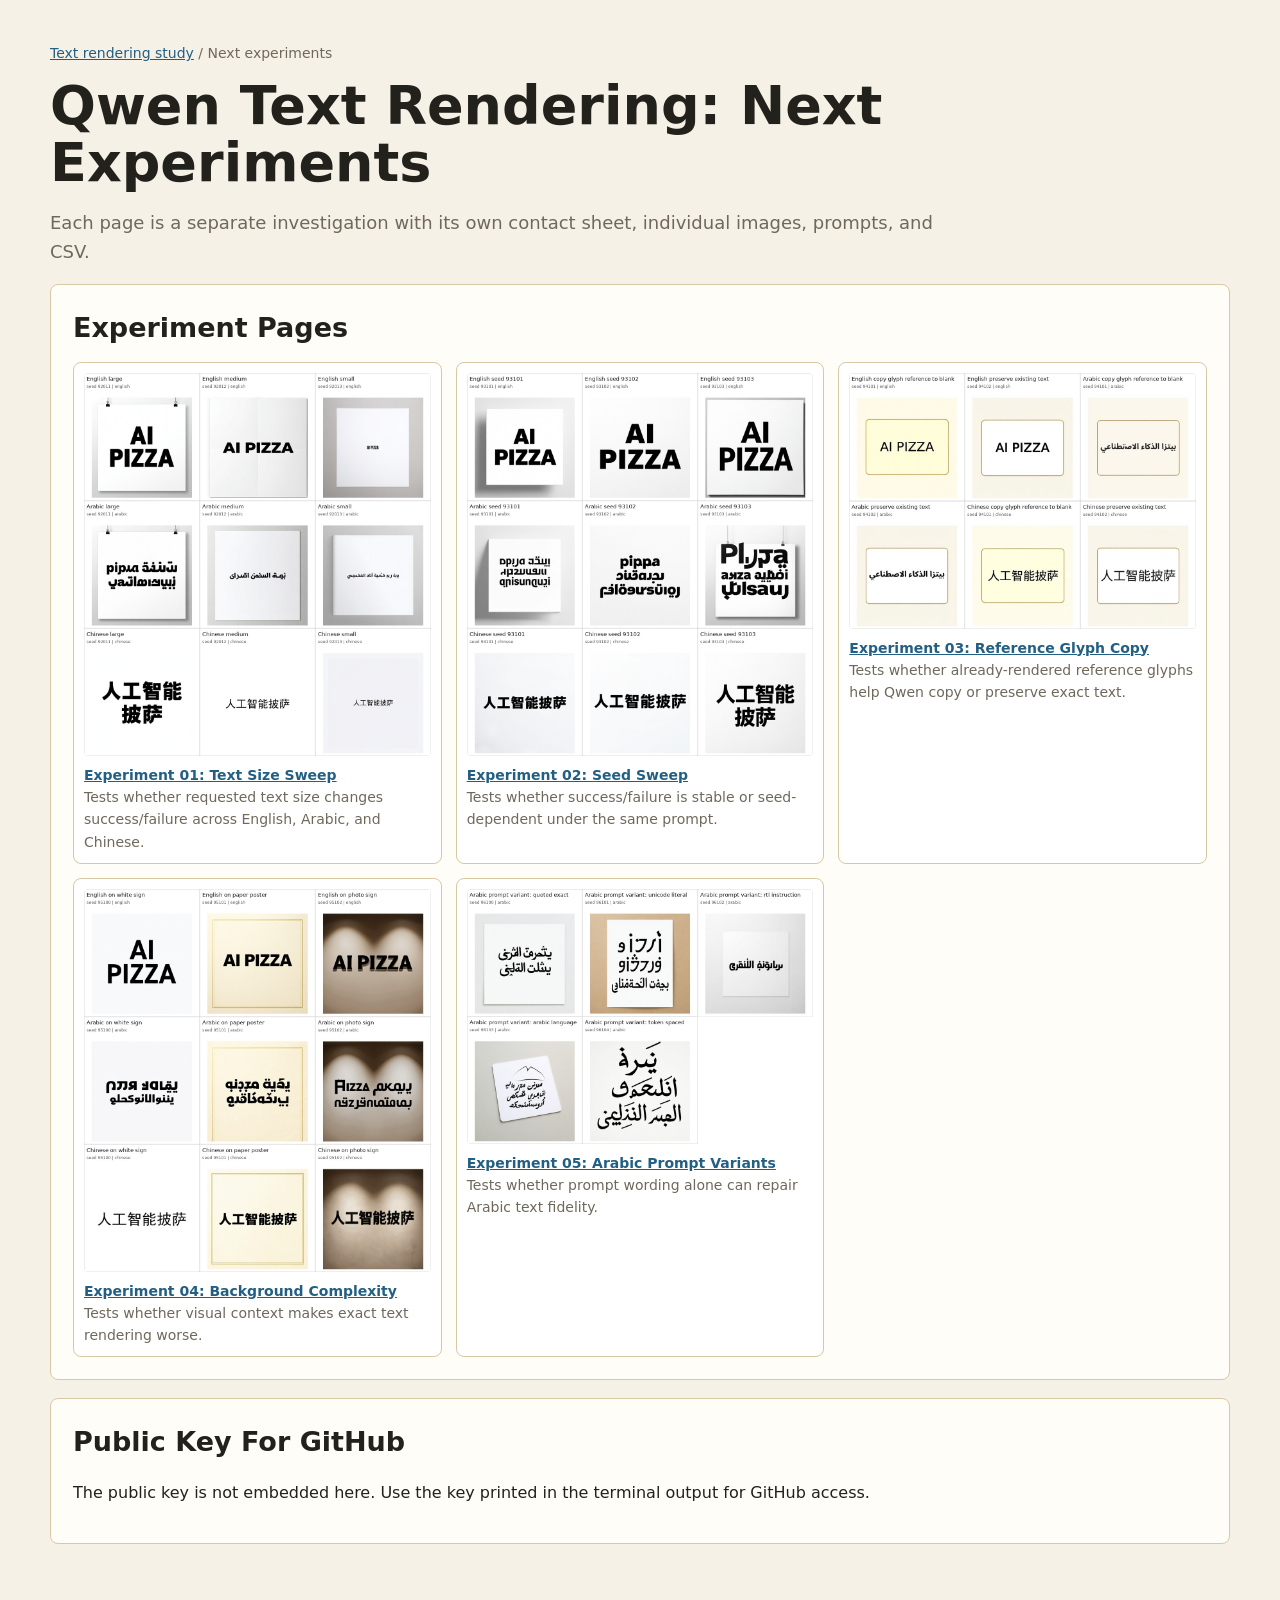
==== research_pages/qwen_text_failure/experiments/index.html @ 7b44bd1d "Add Qwen text rendering study" ====
<!doctype html>
<html lang="en">
<head>
  <meta charset="utf-8">
  <meta name="viewport" content="width=device-width, initial-scale=1">
  <title>Qwen Text Rendering Next Experiments</title>
  <link rel="stylesheet" href="../shared.css">
</head>
<body>
<main>
  <p class="breadcrumb"><a href="../">Text rendering study</a> / Next experiments</p>

        <h1>Qwen Text Rendering: Next Experiments</h1>
        <p class="lead">Each page is a separate investigation with its own contact sheet, individual images, prompts, and CSV.</p>
        <section><h2>Experiment Pages</h2><div class="grid"><div class="card"><img src="../assets/next_experiments/exp_01_size_sweep/exp_01_size_sweep_contact_sheet.jpg" alt="Experiment 01: Text Size Sweep"><div class="caption"><a href="exp_01_size_sweep.html"><strong>Experiment 01: Text Size Sweep</strong></a><br>Tests whether requested text size changes success/failure across English, Arabic, and Chinese.</div></div>
<div class="card"><img src="../assets/next_experiments/exp_02_seed_sweep/exp_02_seed_sweep_contact_sheet.jpg" alt="Experiment 02: Seed Sweep"><div class="caption"><a href="exp_02_seed_sweep.html"><strong>Experiment 02: Seed Sweep</strong></a><br>Tests whether success/failure is stable or seed-dependent under the same prompt.</div></div>
<div class="card"><img src="../assets/next_experiments/exp_03_reference_glyph_copy/exp_03_reference_glyph_copy_contact_sheet.jpg" alt="Experiment 03: Reference Glyph Copy"><div class="caption"><a href="exp_03_reference_glyph_copy.html"><strong>Experiment 03: Reference Glyph Copy</strong></a><br>Tests whether already-rendered reference glyphs help Qwen copy or preserve exact text.</div></div>
<div class="card"><img src="../assets/next_experiments/exp_04_background_complexity/exp_04_background_complexity_contact_sheet.jpg" alt="Experiment 04: Background Complexity"><div class="caption"><a href="exp_04_background_complexity.html"><strong>Experiment 04: Background Complexity</strong></a><br>Tests whether visual context makes exact text rendering worse.</div></div>
<div class="card"><img src="../assets/next_experiments/exp_05_arabic_prompt_variants/exp_05_arabic_prompt_variants_contact_sheet.jpg" alt="Experiment 05: Arabic Prompt Variants"><div class="caption"><a href="exp_05_arabic_prompt_variants.html"><strong>Experiment 05: Arabic Prompt Variants</strong></a><br>Tests whether prompt wording alone can repair Arabic text fidelity.</div></div></div></section>
        <section><h2>Public Key For GitHub</h2><p>The public key is not embedded here. Use the key printed in the terminal output for GitHub access.</p></section>

</main>
</body>
</html>
---- research_pages/qwen_text_failure/shared.css ----
@font-face{font-family:NotoArabicLocal;src:url('../../assets/fonts/NotoSansArabic-Regular.ttf')}@font-face{font-family:NotoCJKLocal;src:url('../../assets/fonts/NotoSansCJKsc-Regular.otf')}*{box-sizing:border-box}body{margin:0;background:#f6f1e7;color:#23211c;font-family:Inter,ui-sans-serif,system-ui,-apple-system,BlinkMacSystemFont,"Segoe UI",sans-serif;line-height:1.58}main{width:min(1180px,calc(100vw - 28px));margin:0 auto;padding:28px 0 64px}section{background:#fffdf8;border:1px solid #d8c8a4;border-radius:8px;padding:22px;margin:18px 0}h1{font-size:clamp(32px,5vw,54px);line-height:1.05;margin:0 0 12px}h2{font-size:27px;margin:0 0 12px}.lead{font-size:18px;max-width:900px;color:#6f685b}.breadcrumb{font-size:14px;color:#6f685b}a{color:#225f83}.note{border-left:4px solid #b53a31;background:#fff3ee;padding:13px 15px;color:#23211c}.grid{display:grid;grid-template-columns:repeat(3,minmax(0,1fr));gap:14px}.card{background:white;border:1px solid #d8c8a4;border-radius:8px;padding:10px}.card img{width:100%;display:block;border-radius:4px}.caption{font-size:14px;color:#6f685b;margin-top:8px}.rtl{direction:rtl;font-family:NotoArabicLocal,system-ui,sans-serif}.cjk{font-family:NotoCJKLocal,system-ui,sans-serif}table{width:100%;border-collapse:collapse;margin-top:12px;background:white;font-size:14px}td,th{border:1px solid #e2d6bd;padding:8px 10px;text-align:left;vertical-align:top}th{background:#f1e8d7}.sheet{background:white;border:1px solid #d8c8a4;border-radius:8px;padding:10px}.sheet img{width:100%;display:block}@media(max-width:900px){.grid{grid-template-columns:1fr}section{padding:16px}}
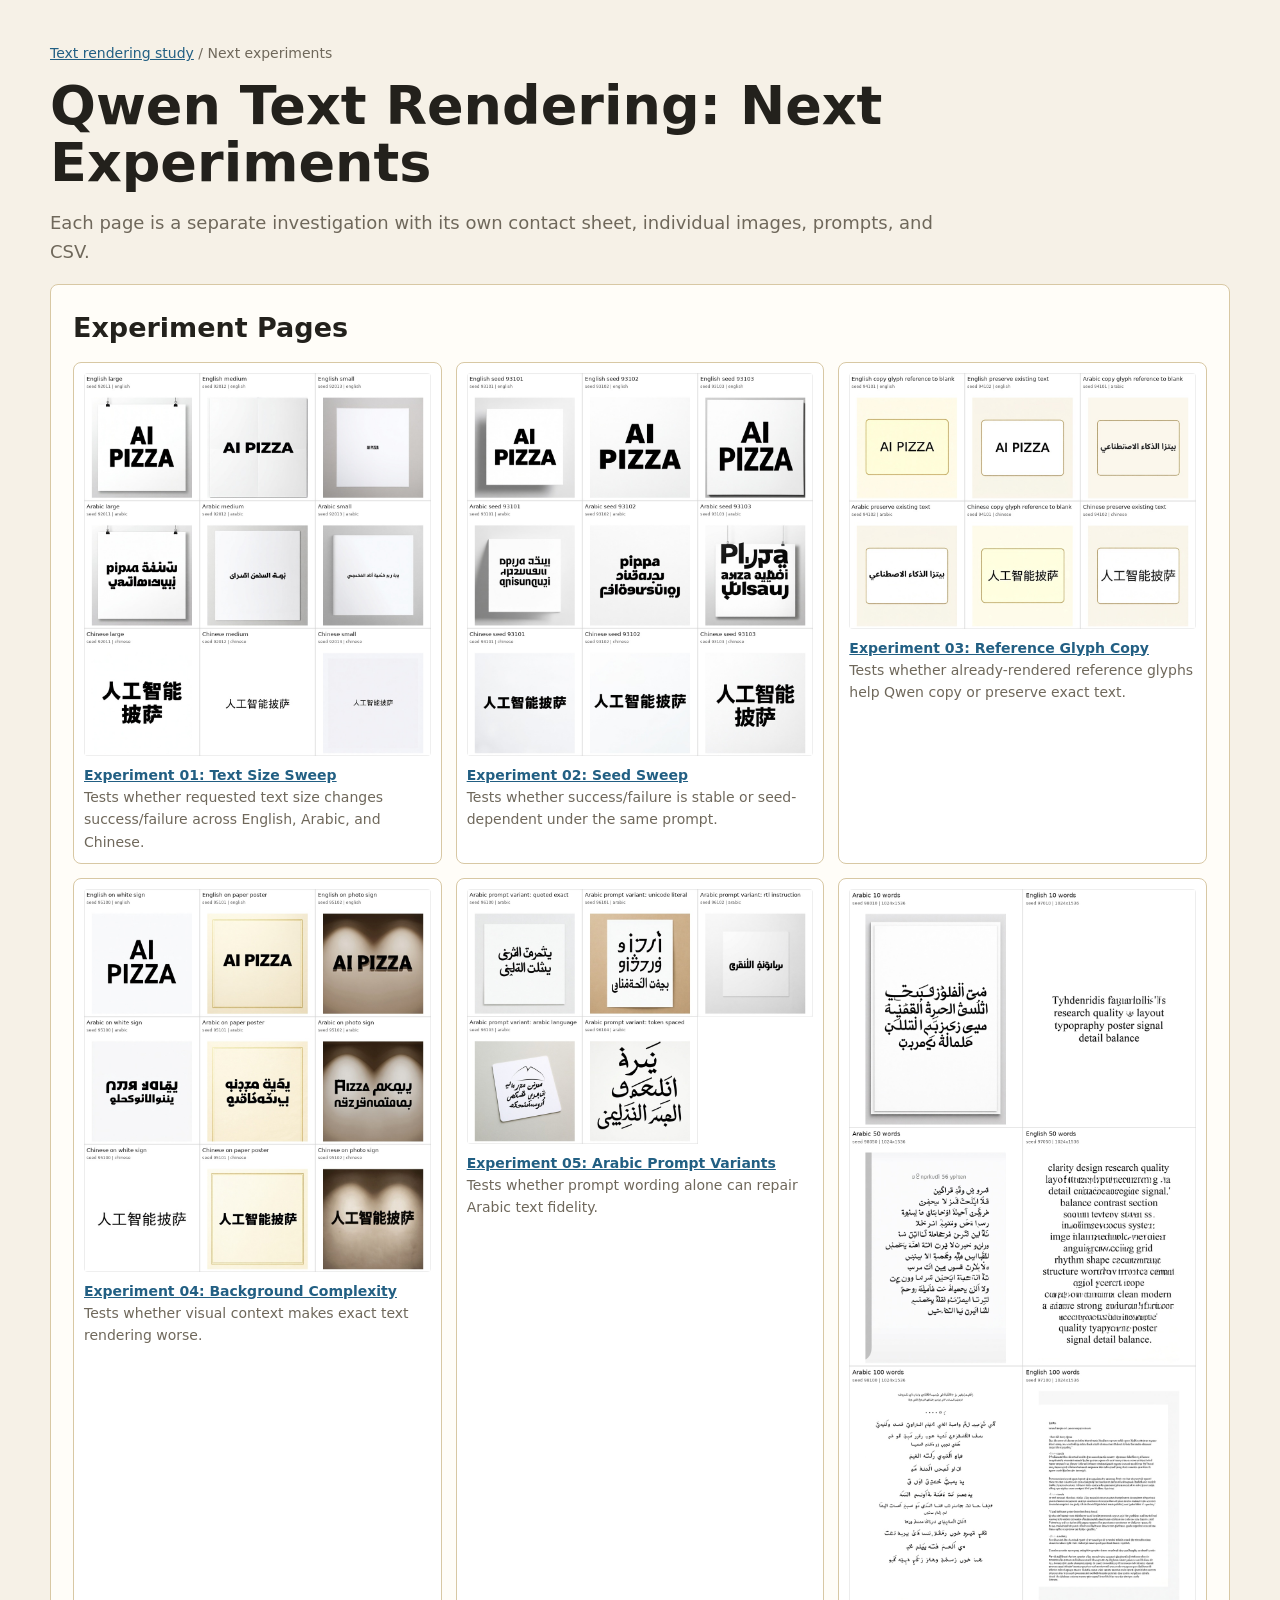
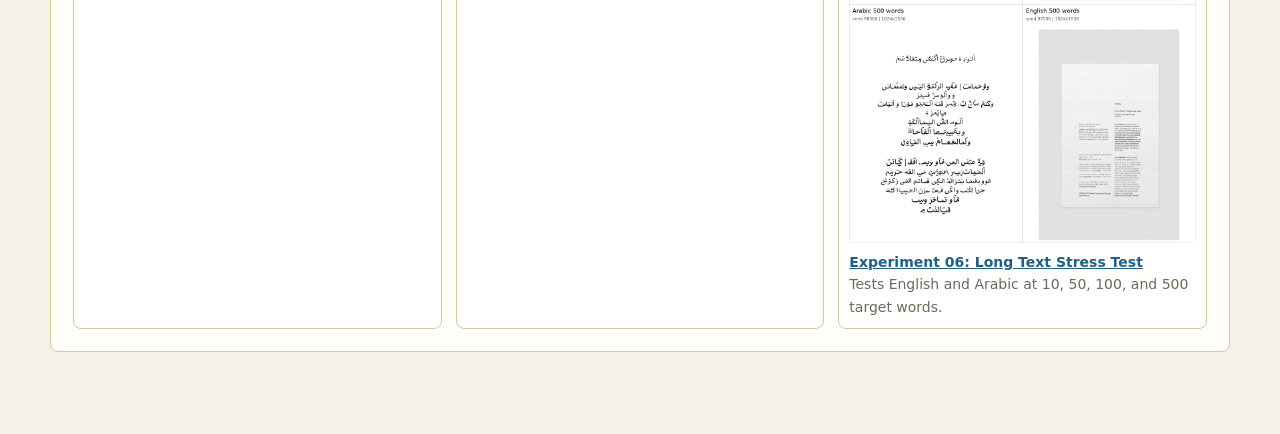
==== commit fb74f53f: "Add long text rendering stress test" ====
--- a/research_pages/qwen_text_failure/experiments/index.html
+++ b/research_pages/qwen_text_failure/experiments/index.html
@@ -1,3 +1,4 @@
+
 <!doctype html>
 <html lang="en">
 <head>
@@ -9,16 +10,14 @@
 <body>
 <main>
   <p class="breadcrumb"><a href="../">Text rendering study</a> / Next experiments</p>
-
-        <h1>Qwen Text Rendering: Next Experiments</h1>
-        <p class="lead">Each page is a separate investigation with its own contact sheet, individual images, prompts, and CSV.</p>
-        <section><h2>Experiment Pages</h2><div class="grid"><div class="card"><img src="../assets/next_experiments/exp_01_size_sweep/exp_01_size_sweep_contact_sheet.jpg" alt="Experiment 01: Text Size Sweep"><div class="caption"><a href="exp_01_size_sweep.html"><strong>Experiment 01: Text Size Sweep</strong></a><br>Tests whether requested text size changes success/failure across English, Arabic, and Chinese.</div></div>
+  <h1>Qwen Text Rendering: Next Experiments</h1>
+  <p class="lead">Each page is a separate investigation with its own contact sheet, individual images, prompts, and CSV.</p>
+  <section><h2>Experiment Pages</h2><div class="grid"><div class="card"><img src="../assets/next_experiments/exp_01_size_sweep/exp_01_size_sweep_contact_sheet.jpg" alt="Experiment 01: Text Size Sweep"><div class="caption"><a href="exp_01_size_sweep.html"><strong>Experiment 01: Text Size Sweep</strong></a><br>Tests whether requested text size changes success/failure across English, Arabic, and Chinese.</div></div>
 <div class="card"><img src="../assets/next_experiments/exp_02_seed_sweep/exp_02_seed_sweep_contact_sheet.jpg" alt="Experiment 02: Seed Sweep"><div class="caption"><a href="exp_02_seed_sweep.html"><strong>Experiment 02: Seed Sweep</strong></a><br>Tests whether success/failure is stable or seed-dependent under the same prompt.</div></div>
 <div class="card"><img src="../assets/next_experiments/exp_03_reference_glyph_copy/exp_03_reference_glyph_copy_contact_sheet.jpg" alt="Experiment 03: Reference Glyph Copy"><div class="caption"><a href="exp_03_reference_glyph_copy.html"><strong>Experiment 03: Reference Glyph Copy</strong></a><br>Tests whether already-rendered reference glyphs help Qwen copy or preserve exact text.</div></div>
 <div class="card"><img src="../assets/next_experiments/exp_04_background_complexity/exp_04_background_complexity_contact_sheet.jpg" alt="Experiment 04: Background Complexity"><div class="caption"><a href="exp_04_background_complexity.html"><strong>Experiment 04: Background Complexity</strong></a><br>Tests whether visual context makes exact text rendering worse.</div></div>
-<div class="card"><img src="../assets/next_experiments/exp_05_arabic_prompt_variants/exp_05_arabic_prompt_variants_contact_sheet.jpg" alt="Experiment 05: Arabic Prompt Variants"><div class="caption"><a href="exp_05_arabic_prompt_variants.html"><strong>Experiment 05: Arabic Prompt Variants</strong></a><br>Tests whether prompt wording alone can repair Arabic text fidelity.</div></div></div></section>
-        <section><h2>Public Key For GitHub</h2><p>The public key is not embedded here. Use the key printed in the terminal output for GitHub access.</p></section>
-
+<div class="card"><img src="../assets/next_experiments/exp_05_arabic_prompt_variants/exp_05_arabic_prompt_variants_contact_sheet.jpg" alt="Experiment 05: Arabic Prompt Variants"><div class="caption"><a href="exp_05_arabic_prompt_variants.html"><strong>Experiment 05: Arabic Prompt Variants</strong></a><br>Tests whether prompt wording alone can repair Arabic text fidelity.</div></div>
+<div class="card"><img src="../assets/next_experiments/exp_06_long_text_stress/exp_06_long_text_stress_contact_sheet.jpg" alt="Experiment 06: Long Text Stress Test"><div class="caption"><a href="exp_06_long_text_stress.html"><strong>Experiment 06: Long Text Stress Test</strong></a><br>Tests English and Arabic at 10, 50, 100, and 500 target words.</div></div></div></section>
 </main>
 </body>
 </html>
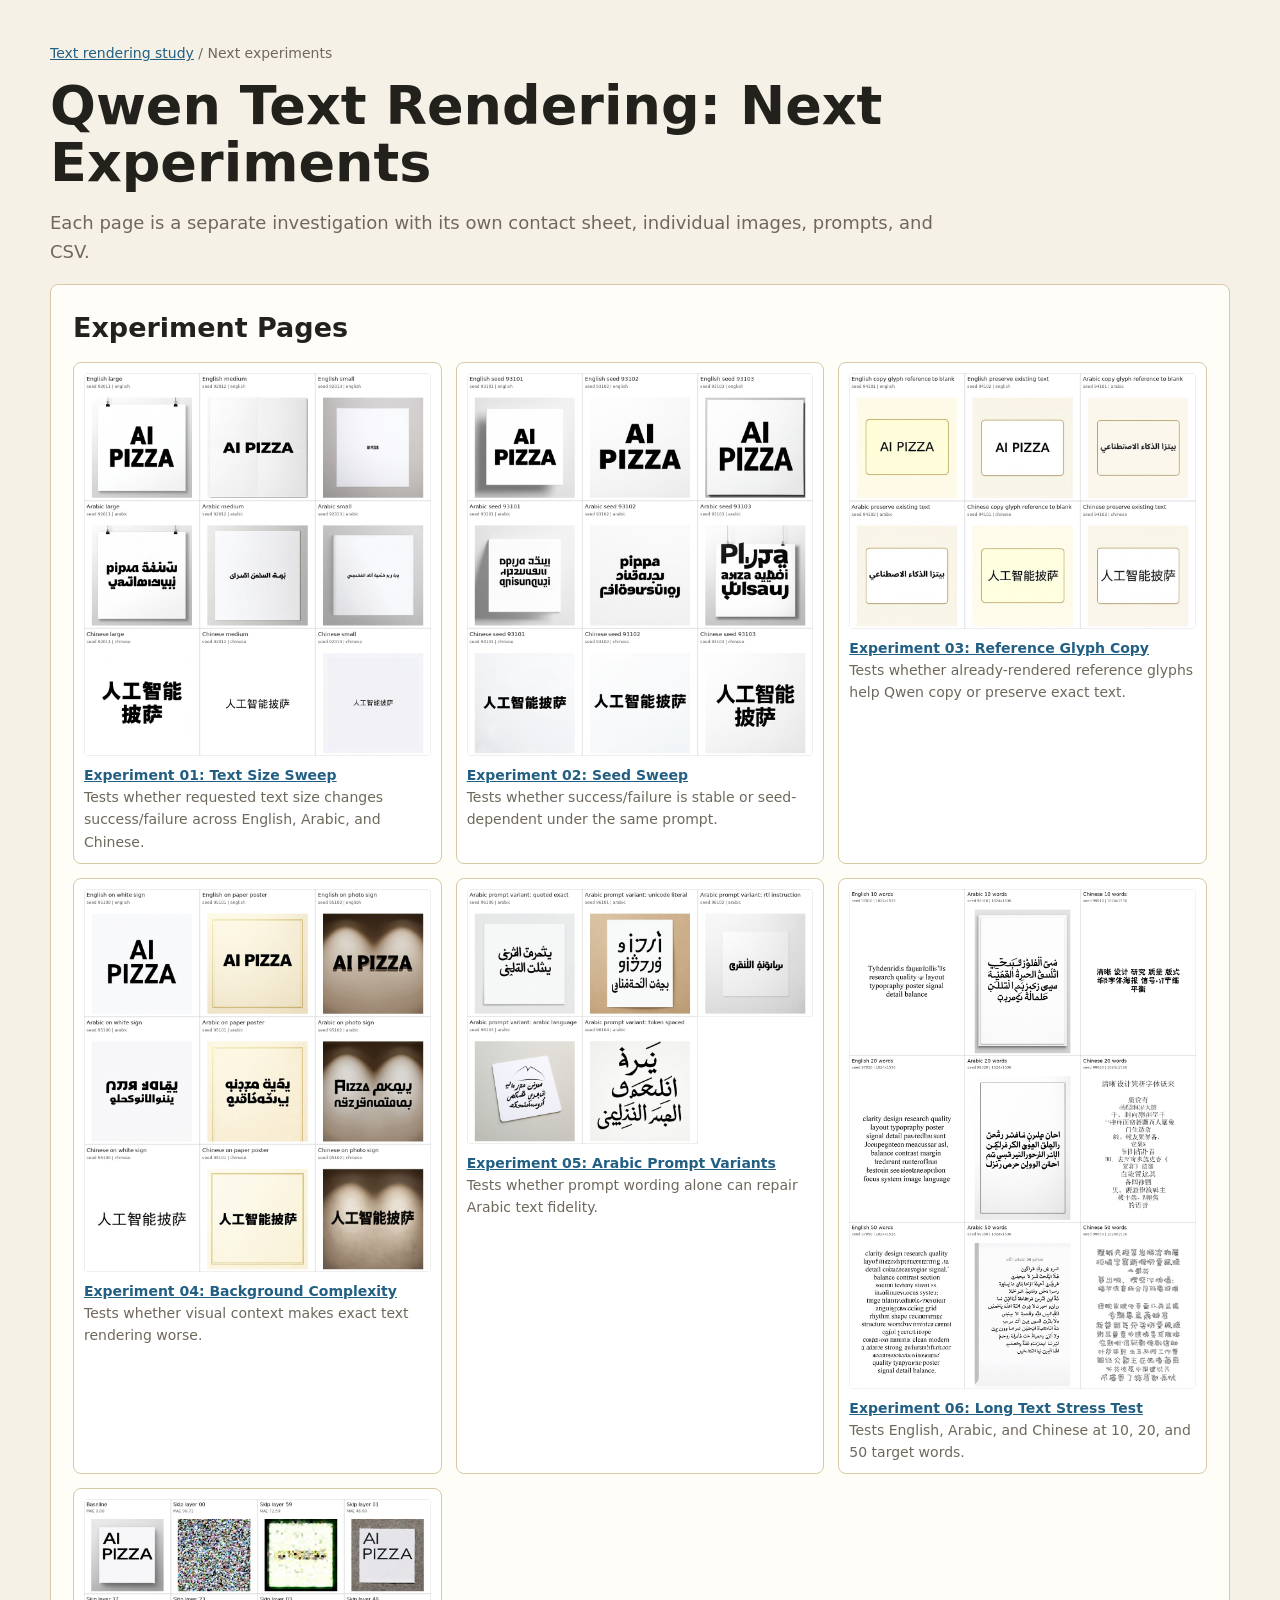
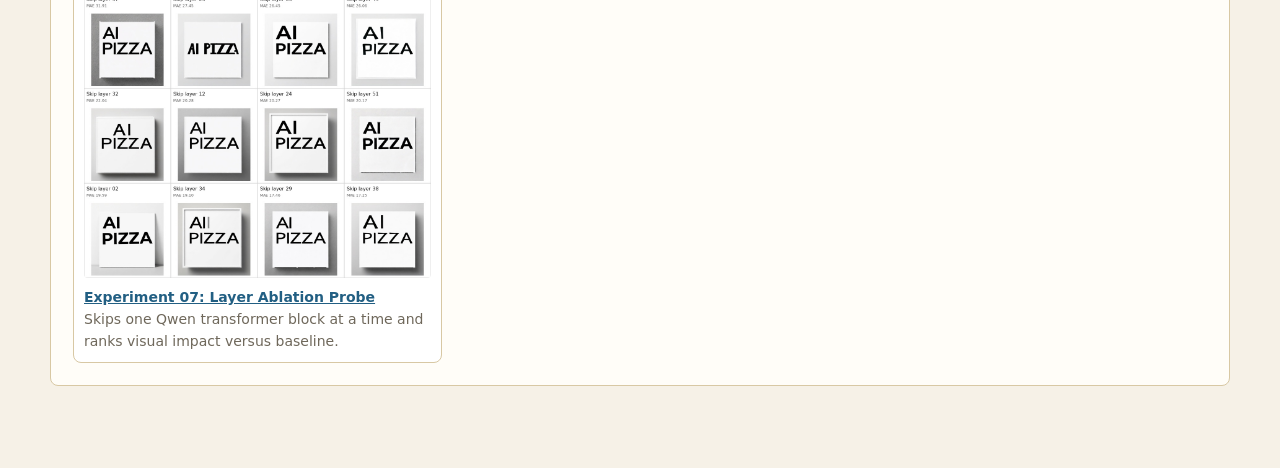
==== commit 6b95e348: "Revise text stress tests and add layer ablation probe" ====
--- a/research_pages/qwen_text_failure/experiments/index.html
+++ b/research_pages/qwen_text_failure/experiments/index.html
@@ -17,7 +17,8 @@
 <div class="card"><img src="../assets/next_experiments/exp_03_reference_glyph_copy/exp_03_reference_glyph_copy_contact_sheet.jpg" alt="Experiment 03: Reference Glyph Copy"><div class="caption"><a href="exp_03_reference_glyph_copy.html"><strong>Experiment 03: Reference Glyph Copy</strong></a><br>Tests whether already-rendered reference glyphs help Qwen copy or preserve exact text.</div></div>
 <div class="card"><img src="../assets/next_experiments/exp_04_background_complexity/exp_04_background_complexity_contact_sheet.jpg" alt="Experiment 04: Background Complexity"><div class="caption"><a href="exp_04_background_complexity.html"><strong>Experiment 04: Background Complexity</strong></a><br>Tests whether visual context makes exact text rendering worse.</div></div>
 <div class="card"><img src="../assets/next_experiments/exp_05_arabic_prompt_variants/exp_05_arabic_prompt_variants_contact_sheet.jpg" alt="Experiment 05: Arabic Prompt Variants"><div class="caption"><a href="exp_05_arabic_prompt_variants.html"><strong>Experiment 05: Arabic Prompt Variants</strong></a><br>Tests whether prompt wording alone can repair Arabic text fidelity.</div></div>
-<div class="card"><img src="../assets/next_experiments/exp_06_long_text_stress/exp_06_long_text_stress_contact_sheet.jpg" alt="Experiment 06: Long Text Stress Test"><div class="caption"><a href="exp_06_long_text_stress.html"><strong>Experiment 06: Long Text Stress Test</strong></a><br>Tests English and Arabic at 10, 50, 100, and 500 target words.</div></div></div></section>
+<div class="card"><img src="../assets/next_experiments/exp_06_long_text_stress/exp_06_long_text_stress_contact_sheet.jpg" alt="Experiment 06: Long Text Stress Test"><div class="caption"><a href="exp_06_long_text_stress.html"><strong>Experiment 06: Long Text Stress Test</strong></a><br>Tests English, Arabic, and Chinese at 10, 20, and 50 target words.</div></div>
+<div class="card"><img src="../assets/next_experiments/exp_07_layer_ablation/exp_07_layer_ablation_top_contact_sheet.jpg" alt="Experiment 07: Layer Ablation Probe"><div class="caption"><a href="exp_07_layer_ablation.html"><strong>Experiment 07: Layer Ablation Probe</strong></a><br>Skips one Qwen transformer block at a time and ranks visual impact versus baseline.</div></div></div></section>
 </main>
 </body>
 </html>
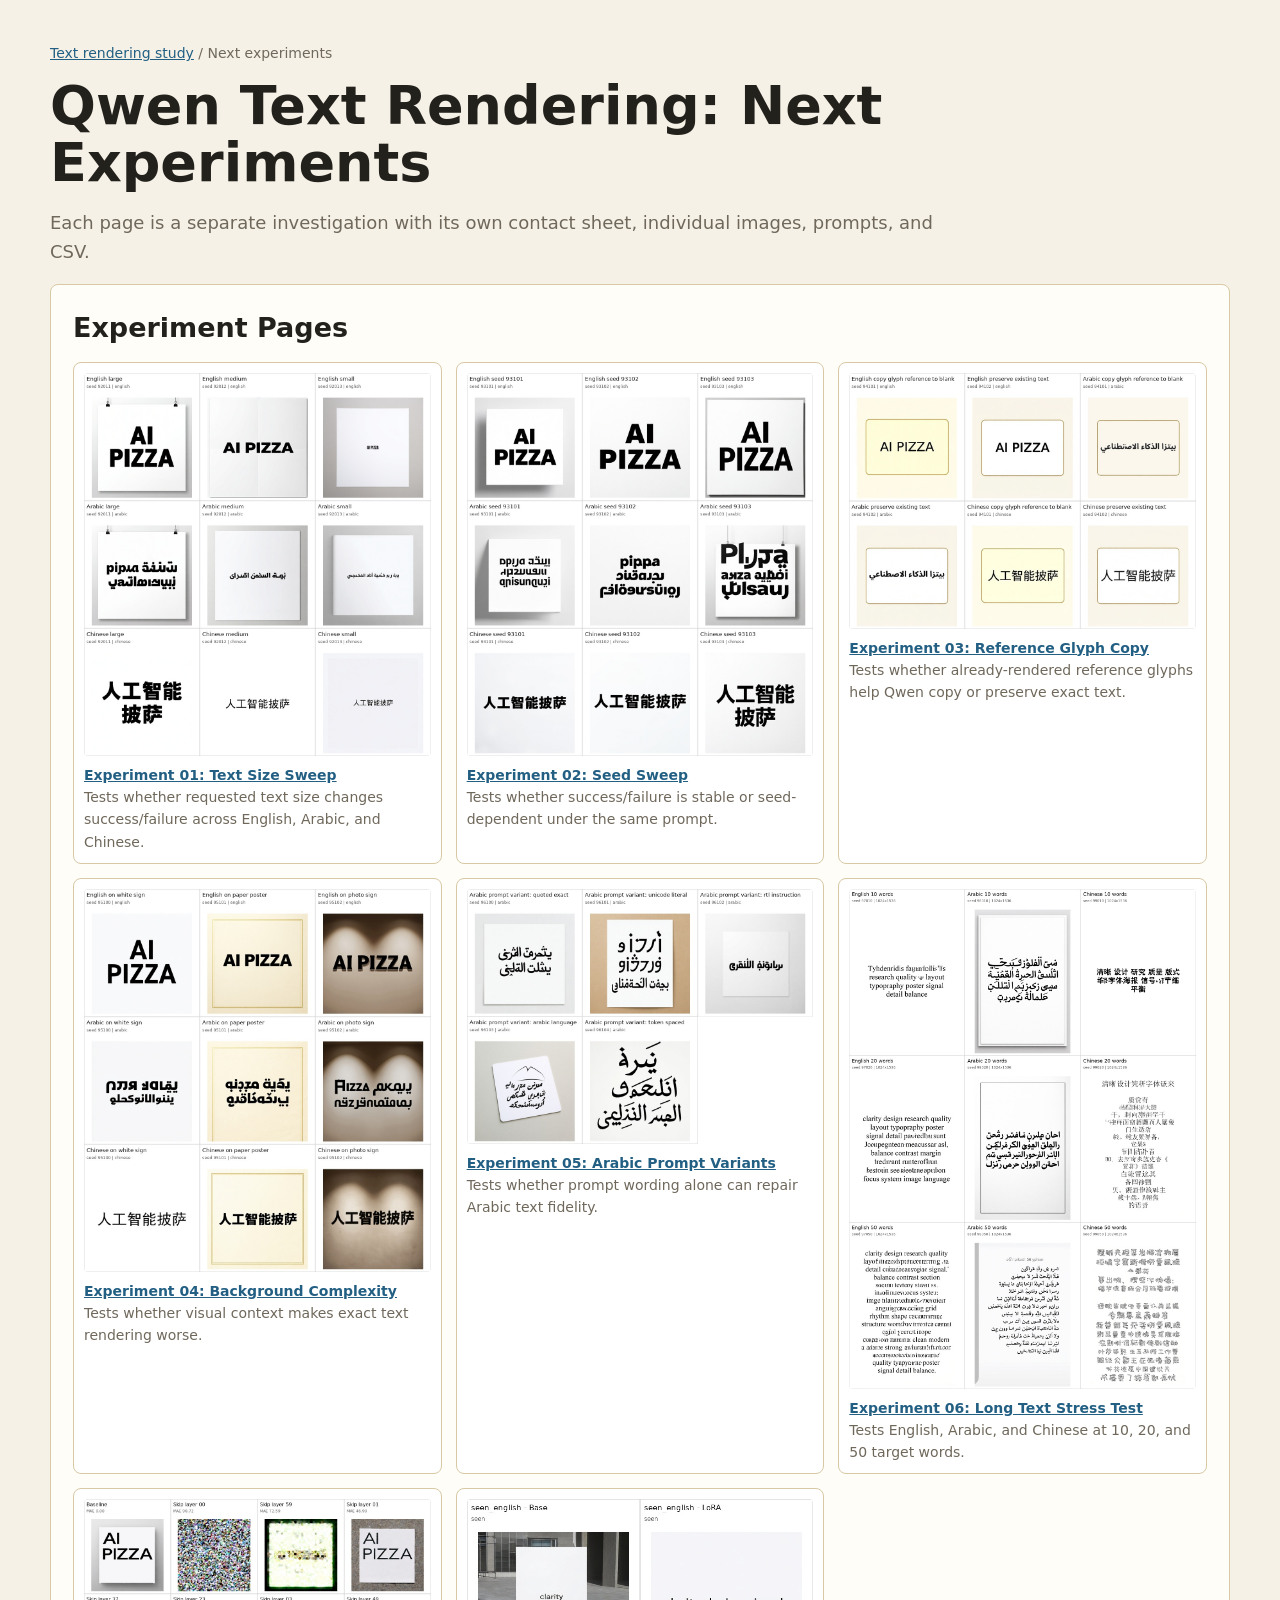
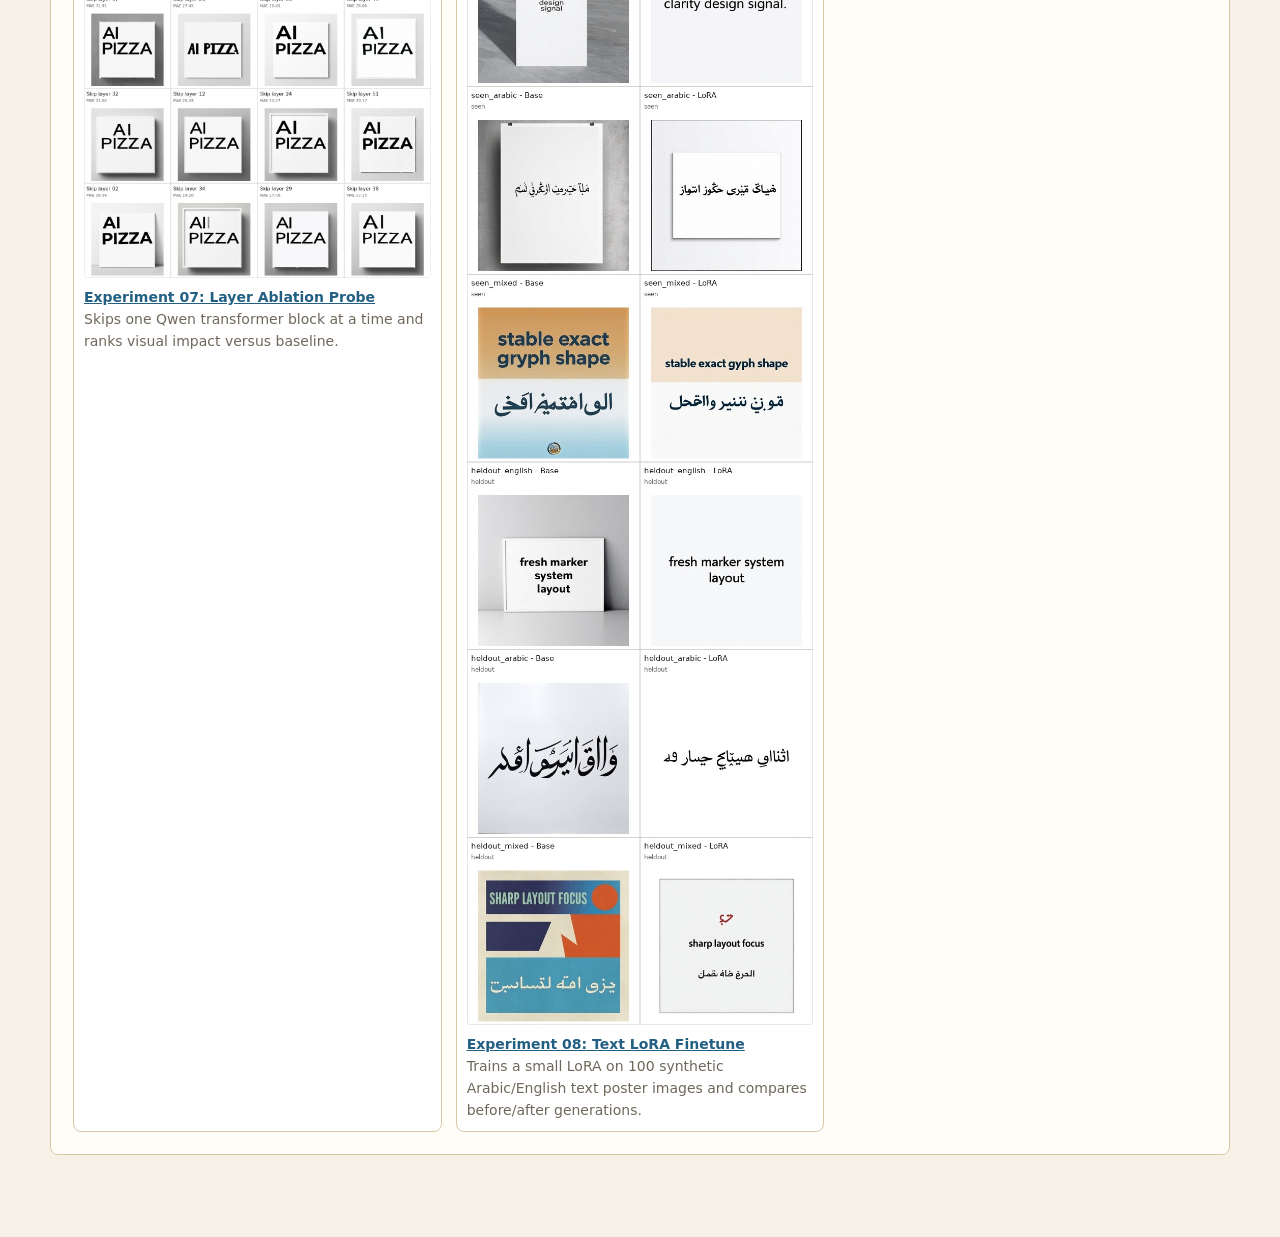
==== commit 2e09e7b7: "Add Qwen text LoRA finetune experiment" ====
--- a/research_pages/qwen_text_failure/experiments/index.html
+++ b/research_pages/qwen_text_failure/experiments/index.html
@@ -18,7 +18,8 @@
 <div class="card"><img src="../assets/next_experiments/exp_04_background_complexity/exp_04_background_complexity_contact_sheet.jpg" alt="Experiment 04: Background Complexity"><div class="caption"><a href="exp_04_background_complexity.html"><strong>Experiment 04: Background Complexity</strong></a><br>Tests whether visual context makes exact text rendering worse.</div></div>
 <div class="card"><img src="../assets/next_experiments/exp_05_arabic_prompt_variants/exp_05_arabic_prompt_variants_contact_sheet.jpg" alt="Experiment 05: Arabic Prompt Variants"><div class="caption"><a href="exp_05_arabic_prompt_variants.html"><strong>Experiment 05: Arabic Prompt Variants</strong></a><br>Tests whether prompt wording alone can repair Arabic text fidelity.</div></div>
 <div class="card"><img src="../assets/next_experiments/exp_06_long_text_stress/exp_06_long_text_stress_contact_sheet.jpg" alt="Experiment 06: Long Text Stress Test"><div class="caption"><a href="exp_06_long_text_stress.html"><strong>Experiment 06: Long Text Stress Test</strong></a><br>Tests English, Arabic, and Chinese at 10, 20, and 50 target words.</div></div>
-<div class="card"><img src="../assets/next_experiments/exp_07_layer_ablation/exp_07_layer_ablation_top_contact_sheet.jpg" alt="Experiment 07: Layer Ablation Probe"><div class="caption"><a href="exp_07_layer_ablation.html"><strong>Experiment 07: Layer Ablation Probe</strong></a><br>Skips one Qwen transformer block at a time and ranks visual impact versus baseline.</div></div></div></section>
+<div class="card"><img src="../assets/next_experiments/exp_07_layer_ablation/exp_07_layer_ablation_top_contact_sheet.jpg" alt="Experiment 07: Layer Ablation Probe"><div class="caption"><a href="exp_07_layer_ablation.html"><strong>Experiment 07: Layer Ablation Probe</strong></a><br>Skips one Qwen transformer block at a time and ranks visual impact versus baseline.</div></div>
+<div class="card"><img src="../../../qwen_text_lora_finetune/report/assets/before_after_contact_sheet.jpg" alt="Experiment 08: Text LoRA Finetune"><div class="caption"><a href="../../../qwen_text_lora_finetune/report/"><strong>Experiment 08: Text LoRA Finetune</strong></a><br>Trains a small LoRA on 100 synthetic Arabic/English text poster images and compares before/after generations.</div></div></div></section>
 </main>
 </body>
 </html>
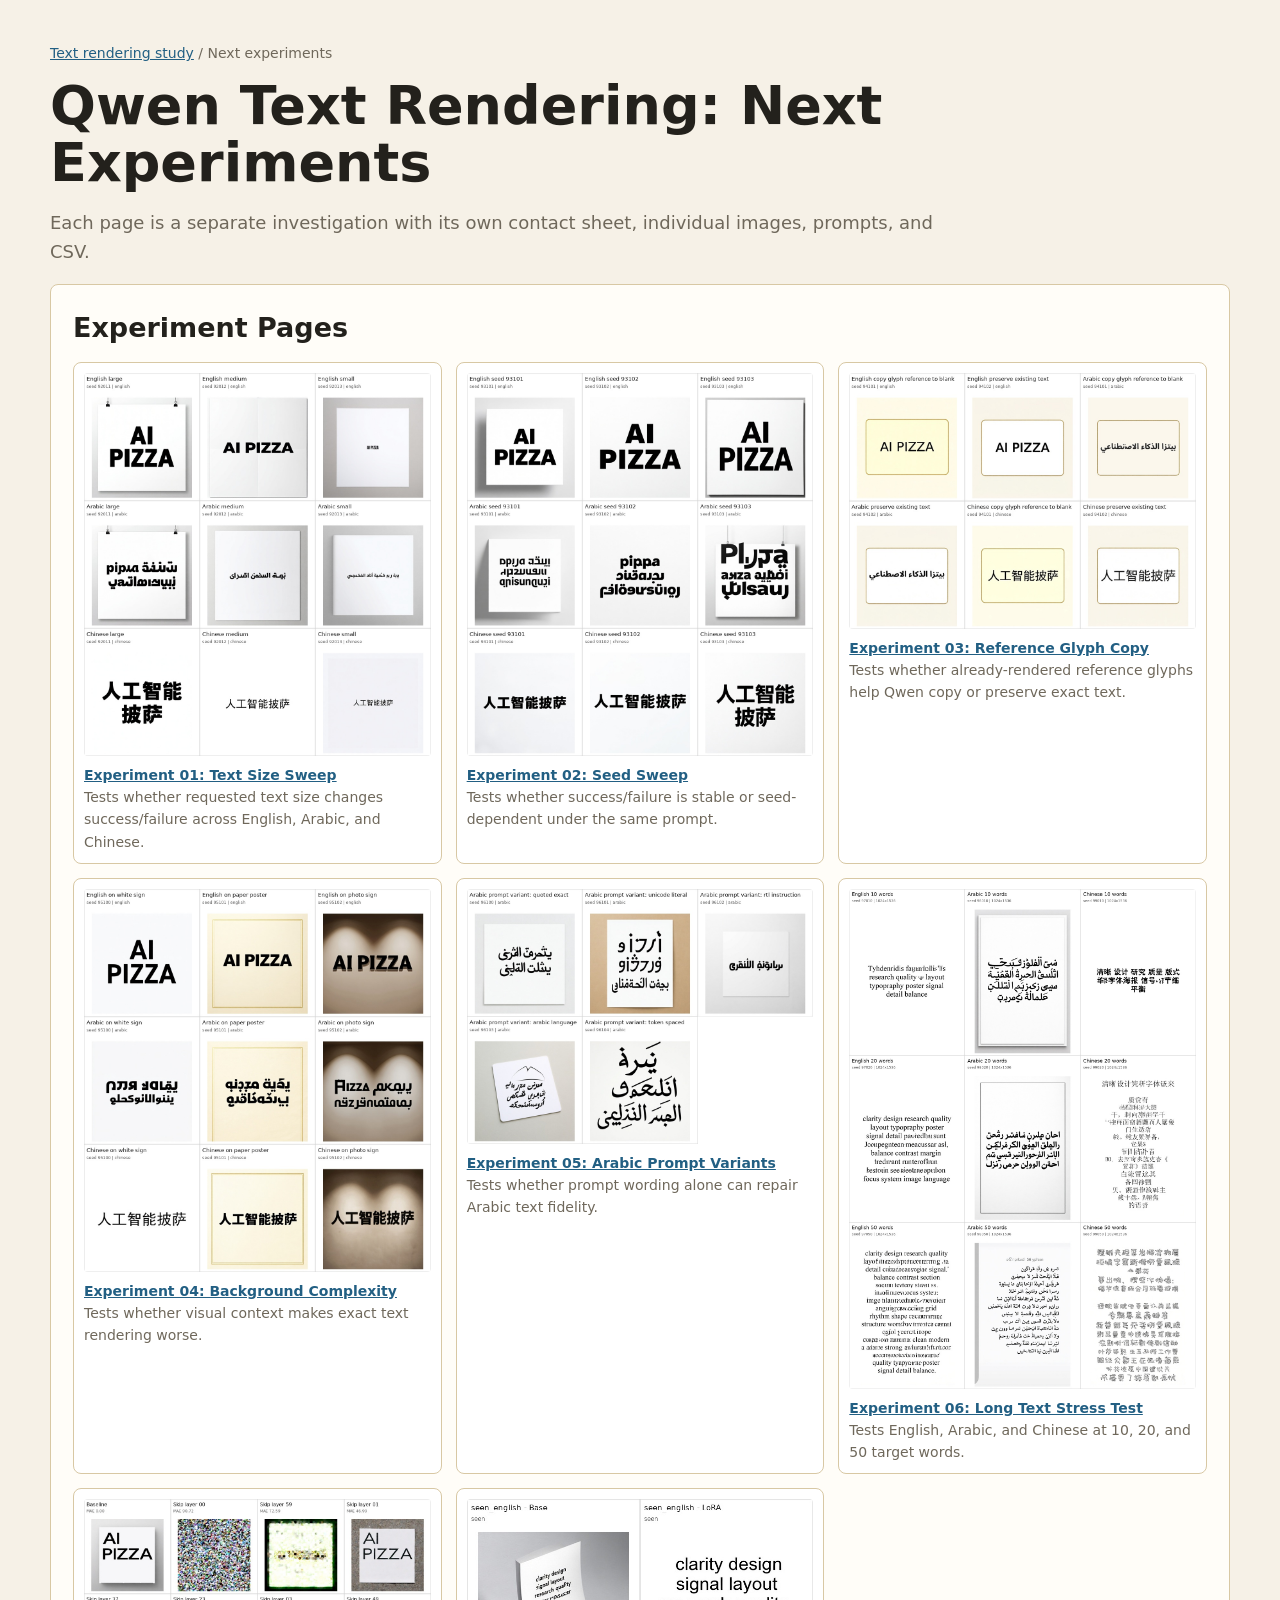
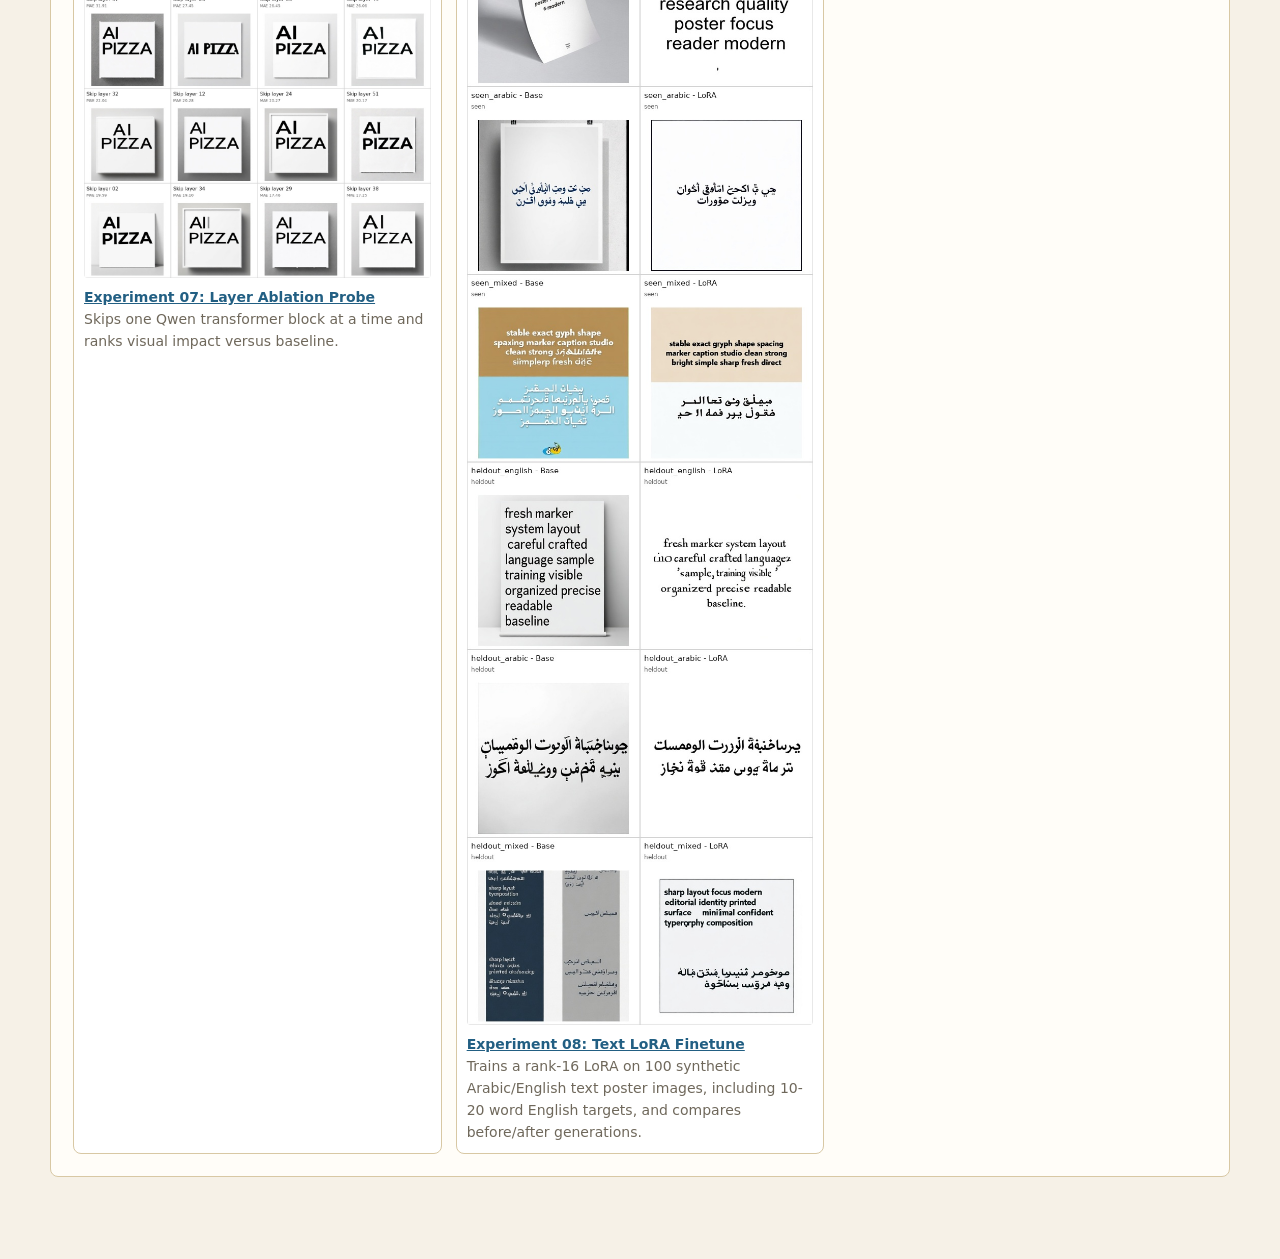
==== commit df5f5603: "Revise Qwen text LoRA for long English targets" ====
--- a/research_pages/qwen_text_failure/experiments/index.html
+++ b/research_pages/qwen_text_failure/experiments/index.html
@@ -19,7 +19,7 @@
 <div class="card"><img src="../assets/next_experiments/exp_05_arabic_prompt_variants/exp_05_arabic_prompt_variants_contact_sheet.jpg" alt="Experiment 05: Arabic Prompt Variants"><div class="caption"><a href="exp_05_arabic_prompt_variants.html"><strong>Experiment 05: Arabic Prompt Variants</strong></a><br>Tests whether prompt wording alone can repair Arabic text fidelity.</div></div>
 <div class="card"><img src="../assets/next_experiments/exp_06_long_text_stress/exp_06_long_text_stress_contact_sheet.jpg" alt="Experiment 06: Long Text Stress Test"><div class="caption"><a href="exp_06_long_text_stress.html"><strong>Experiment 06: Long Text Stress Test</strong></a><br>Tests English, Arabic, and Chinese at 10, 20, and 50 target words.</div></div>
 <div class="card"><img src="../assets/next_experiments/exp_07_layer_ablation/exp_07_layer_ablation_top_contact_sheet.jpg" alt="Experiment 07: Layer Ablation Probe"><div class="caption"><a href="exp_07_layer_ablation.html"><strong>Experiment 07: Layer Ablation Probe</strong></a><br>Skips one Qwen transformer block at a time and ranks visual impact versus baseline.</div></div>
-<div class="card"><img src="../../../qwen_text_lora_finetune/report/assets/before_after_contact_sheet.jpg" alt="Experiment 08: Text LoRA Finetune"><div class="caption"><a href="../../../qwen_text_lora_finetune/report/"><strong>Experiment 08: Text LoRA Finetune</strong></a><br>Trains a small LoRA on 100 synthetic Arabic/English text poster images and compares before/after generations.</div></div></div></section>
+<div class="card"><img src="../../../qwen_text_lora_finetune/report/assets/before_after_contact_sheet.jpg" alt="Experiment 08: Text LoRA Finetune"><div class="caption"><a href="../../../qwen_text_lora_finetune/report/"><strong>Experiment 08: Text LoRA Finetune</strong></a><br>Trains a rank-16 LoRA on 100 synthetic Arabic/English text poster images, including 10-20 word English targets, and compares before/after generations.</div></div></div></section>
 </main>
 </body>
 </html>
